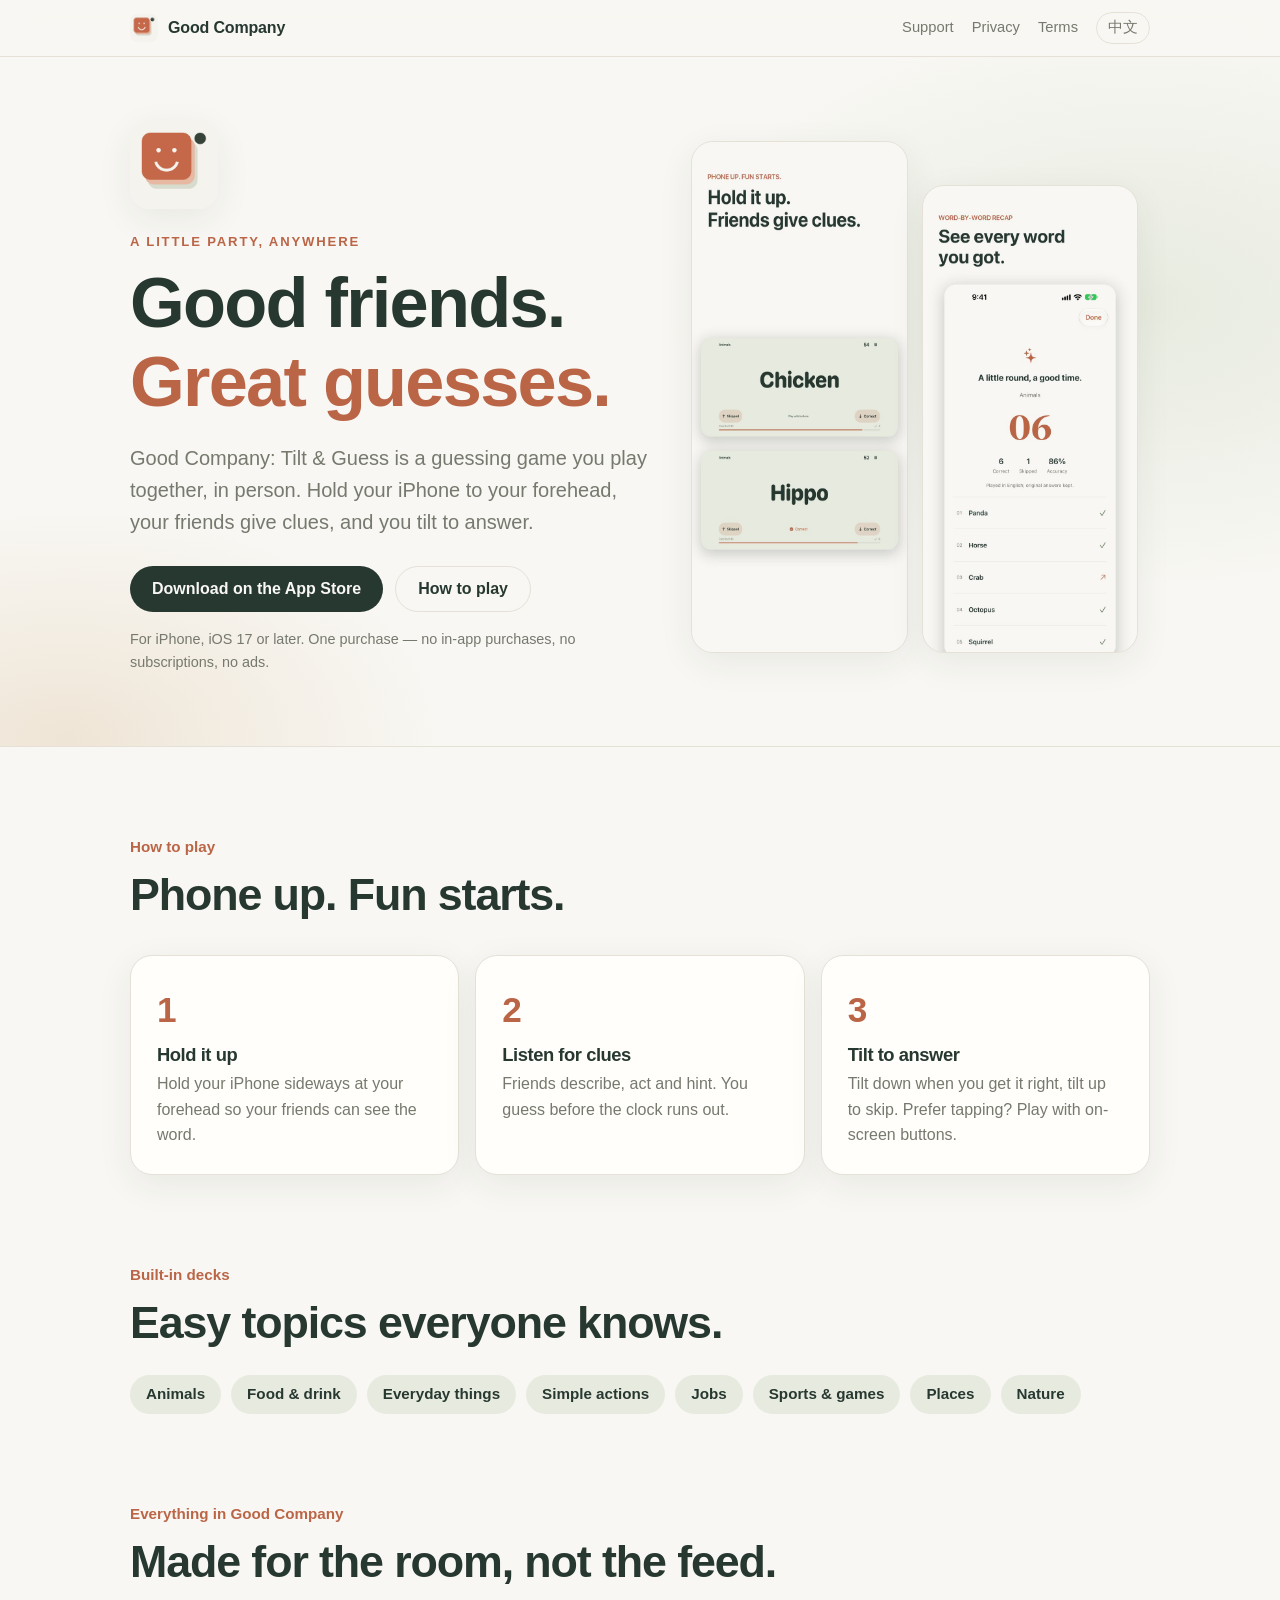
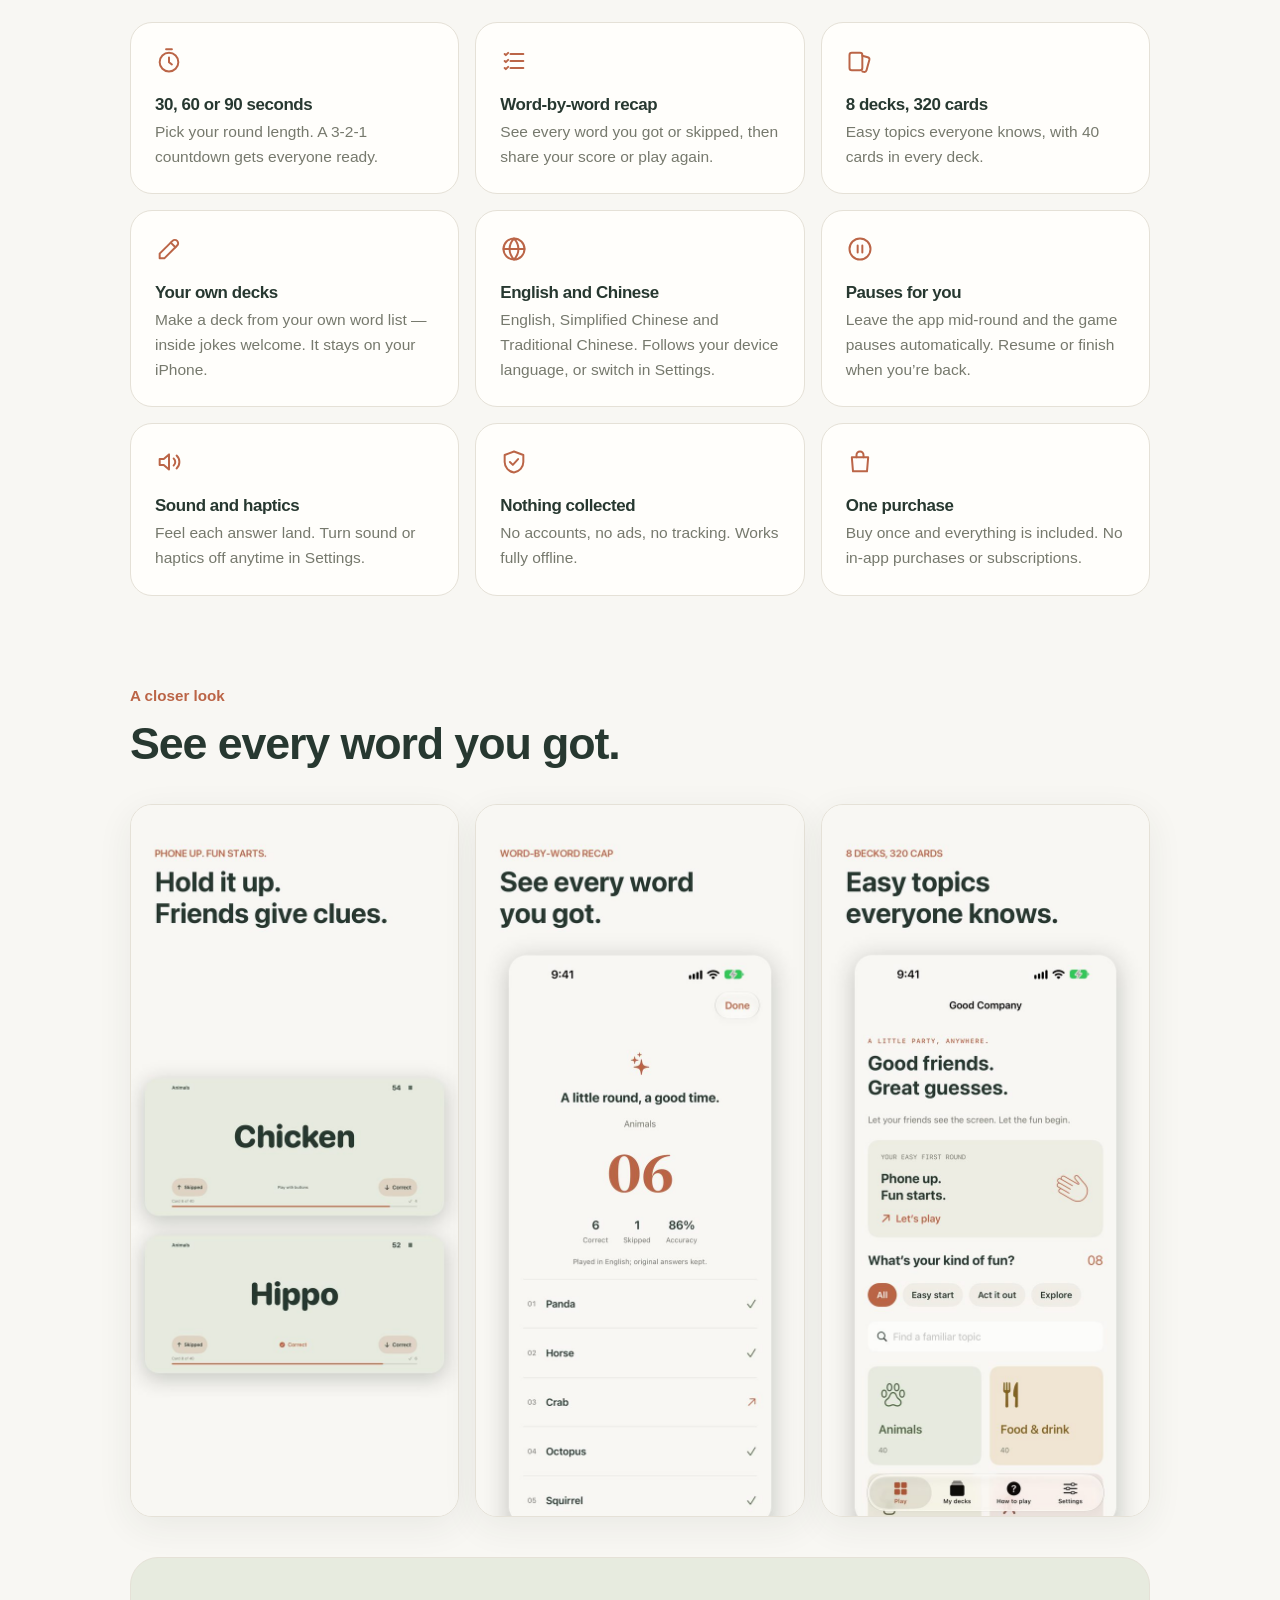
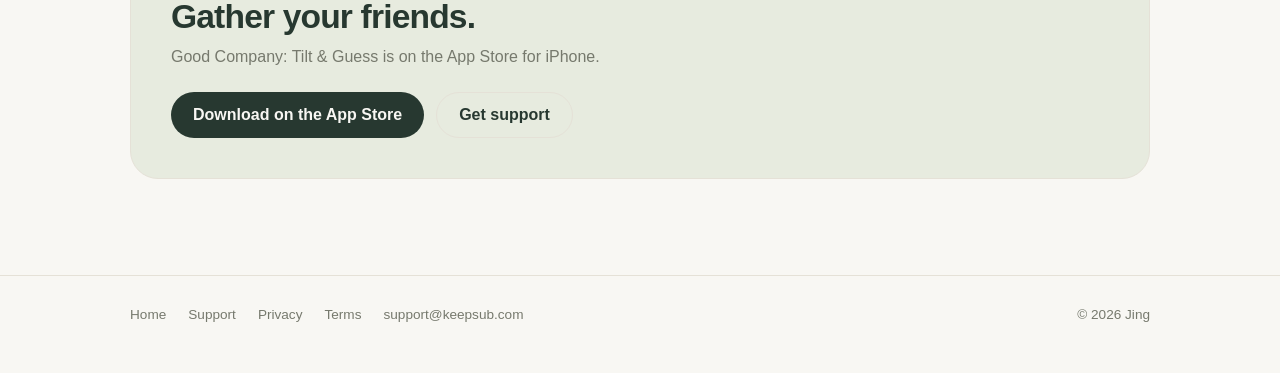
==== index.html @ d3557362 "Initial docs site for Good Company 1.0.0 Co-Authored-By: Claude Opus 5.5 <noreply@anthropic.com>" ====
<!DOCTYPE html>
<html lang="en">
<head>
<meta charset="UTF-8">
<meta name="viewport" content="width=device-width, initial-scale=1">
<title>Good Company: Tilt &amp; Guess — Good friends. Great guesses.</title>
<meta name="description" content="A guessing game you play together in person. Hold your iPhone to your forehead, friends give clues, tilt to answer. 8 decks, custom decks, no ads.">
<meta name="theme-color" content="#f8f7f3" media="(prefers-color-scheme: light)">
<meta name="theme-color" content="#18201c" media="(prefers-color-scheme: dark)">
<meta property="og:type" content="website">
<meta property="og:title" content="Good Company: Tilt &amp; Guess — Good friends. Great guesses.">
<meta property="og:description" content="A guessing game you play together in person. Hold your iPhone to your forehead, friends give clues, tilt to answer. 8 decks, custom decks, no ads.">
<meta property="og:url" content="https://zergcsda.github.io/goodcompany-docs/index.html">
<meta property="og:image" content="https://zergcsda.github.io/goodcompany-docs/app-icon.png">
<link rel="alternate" hreflang="en" href="https://zergcsda.github.io/goodcompany-docs/index.html">
<link rel="alternate" hreflang="zh-Hans" href="https://zergcsda.github.io/goodcompany-docs/index_zh.html">
<link rel="icon" href="app-icon.png">
<link rel="apple-touch-icon" href="app-icon.png">
<link rel="stylesheet" href="style.css">
</head>
<body>
<nav class="top"><div class="wrap">
<a class="brand" href="index.html"><img src="app-icon.png" alt="">Good Company</a>
<div class="links"><a href="support.html">Support</a><a href="privacy.html">Privacy</a><a href="terms.html" class="hide-s">Terms</a><a class="lang" href="index_zh.html" lang="zh-Hans">中文</a></div>
</div></nav>
<header class="hero"><div class="wrap">
<div><img class="icon" src="app-icon.png" alt="Good Company app icon" width="88" height="88"><p class="kicker">A little party, anywhere</p><h1>Good friends.<br><span class="accent">Great guesses.</span></h1><p class="lead">Good Company: Tilt &amp; Guess is a guessing game you play together, in person. Hold your iPhone to your forehead, your friends give clues, and you tilt to answer.</p><div class="actions"><!-- TODO: replace https://apps.apple.com/ with the real Good Company App Store URL after approval --><a class="btn primary" href="https://apps.apple.com/">Download on the App Store</a><a class="btn ghost" href="#how">How to play</a></div><p class="avail">For iPhone, iOS 17 or later. One purchase — no in-app purchases, no subscriptions, no ads.</p></div>
<div class="shots"><img src="media/screen-01.jpg" alt="A card showing the word Chicken during a round" width="660" height="1434" loading="eager"><img src="media/screen-02.jpg" alt="Round recap listing every word" width="660" height="1434" loading="eager"></div>
</div></header>
<main class="wrap">
<section class="block" id="how"><div class="eyebrow">How to play</div><h2>Phone up. Fun starts.</h2><div class="steps"><div class="step"><b>1</b><h3>Hold it up</h3><p>Hold your iPhone sideways at your forehead so your friends can see the word.</p></div><div class="step"><b>2</b><h3>Listen for clues</h3><p>Friends describe, act and hint. You guess before the clock runs out.</p></div><div class="step"><b>3</b><h3>Tilt to answer</h3><p>Tilt down when you get it right, tilt up to skip. Prefer tapping? Play with on-screen buttons.</p></div></div></section>
<section class="block"><div class="eyebrow">Built-in decks</div><h2>Easy topics everyone knows.</h2><ul class="decks"><li>Animals</li><li>Food &amp; drink</li><li>Everyday things</li><li>Simple actions</li><li>Jobs</li><li>Sports &amp; games</li><li>Places</li><li>Nature</li></ul></section>
<section class="block"><div class="eyebrow">Everything in Good Company</div><h2>Made for the room, not the feed.</h2><div class="grid"><div class="feat"><svg class="ic" width="28" height="28" viewBox="0 0 24 24" fill="none" stroke="currentColor" stroke-width="1.7" stroke-linecap="round" stroke-linejoin="round" aria-hidden="true"><circle cx="12" cy="13" r="8"/><path d="M12 9v4l2.5 2M9.5 2h5"/></svg><h3>30, 60 or 90 seconds</h3><p>Pick your round length. A 3-2-1 countdown gets everyone ready.</p></div><div class="feat"><svg class="ic" width="28" height="28" viewBox="0 0 24 24" fill="none" stroke="currentColor" stroke-width="1.7" stroke-linecap="round" stroke-linejoin="round" aria-hidden="true"><path d="M9 6h11M9 12h11M9 18h11"/><path d="M4 6l1 1 2-2M4 12l1 1 2-2M4 18l1 1 2-2"/></svg><h3>Word-by-word recap</h3><p>See every word you got or skipped, then share your score or play again.</p></div><div class="feat"><svg class="ic" width="28" height="28" viewBox="0 0 24 24" fill="none" stroke="currentColor" stroke-width="1.7" stroke-linecap="round" stroke-linejoin="round" aria-hidden="true"><rect x="3" y="5" width="11" height="15" rx="2"/><path d="M14 7.5l4.6 1.3a2 2 0 0 1 1.4 2.4l-2.4 8.7a2 2 0 0 1-2.4 1.4l-1.2-.3"/></svg><h3>8 decks, 320 cards</h3><p>Easy topics everyone knows, with 40 cards in every deck.</p></div><div class="feat"><svg class="ic" width="28" height="28" viewBox="0 0 24 24" fill="none" stroke="currentColor" stroke-width="1.7" stroke-linecap="round" stroke-linejoin="round" aria-hidden="true"><path d="M4 20h4L19 9a2.8 2.8 0 0 0-4-4L4 16z"/><path d="M13.5 6.5l4 4"/></svg><h3>Your own decks</h3><p>Make a deck from your own word list — inside jokes welcome. It stays on your iPhone.</p></div><div class="feat"><svg class="ic" width="28" height="28" viewBox="0 0 24 24" fill="none" stroke="currentColor" stroke-width="1.7" stroke-linecap="round" stroke-linejoin="round" aria-hidden="true"><circle cx="12" cy="12" r="9"/><path d="M3 12h18M12 3c2.5 2.7 3.8 5.7 3.8 9s-1.3 6.3-3.8 9c-2.5-2.7-3.8-5.7-3.8-9S9.5 5.7 12 3z"/></svg><h3>English and Chinese</h3><p>English, Simplified Chinese and Traditional Chinese. Follows your device language, or switch in Settings.</p></div><div class="feat"><svg class="ic" width="28" height="28" viewBox="0 0 24 24" fill="none" stroke="currentColor" stroke-width="1.7" stroke-linecap="round" stroke-linejoin="round" aria-hidden="true"><circle cx="12" cy="12" r="9"/><path d="M10 9v6M14 9v6"/></svg><h3>Pauses for you</h3><p>Leave the app mid-round and the game pauses automatically. Resume or finish when you’re back.</p></div><div class="feat"><svg class="ic" width="28" height="28" viewBox="0 0 24 24" fill="none" stroke="currentColor" stroke-width="1.7" stroke-linecap="round" stroke-linejoin="round" aria-hidden="true"><path d="M4 9.5h3.5L12 5.5v13l-4.5-4H4z"/><path d="M16 9a4 4 0 0 1 0 6M18.5 6.5a7.5 7.5 0 0 1 0 11"/></svg><h3>Sound and haptics</h3><p>Feel each answer land. Turn sound or haptics off anytime in Settings.</p></div><div class="feat"><svg class="ic" width="28" height="28" viewBox="0 0 24 24" fill="none" stroke="currentColor" stroke-width="1.7" stroke-linecap="round" stroke-linejoin="round" aria-hidden="true"><path d="M12 3l8 3v6c0 4.5-3.4 8.3-8 9-4.6-.7-8-4.5-8-9V6z"/><path d="M8.5 12l2.5 2.5 4.5-5"/></svg><h3>Nothing collected</h3><p>No accounts, no ads, no tracking. Works fully offline.</p></div><div class="feat"><svg class="ic" width="28" height="28" viewBox="0 0 24 24" fill="none" stroke="currentColor" stroke-width="1.7" stroke-linecap="round" stroke-linejoin="round" aria-hidden="true"><path d="M5 8h14l-1 12H6z"/><path d="M9 8V6a3 3 0 0 1 6 0v2"/></svg><h3>One purchase</h3><p>Buy once and everything is included. No in-app purchases or subscriptions.</p></div></div></section>
<section class="block"><div class="eyebrow">A closer look</div><h2>See every word you got.</h2><div class="gallery"><img src="media/screen-01.jpg" alt="A card showing the word Chicken during a round" width="660" height="1434" loading="lazy"><img src="media/screen-02.jpg" alt="Round recap listing every word" width="660" height="1434" loading="lazy"><img src="media/screen-03.jpg" alt="Home screen with deck categories" width="660" height="1434" loading="lazy"></div><div class="cta"><h3>Gather your friends.</h3><p>Good Company: Tilt &amp; Guess is on the App Store for iPhone.</p><div class="actions"><!-- TODO: replace https://apps.apple.com/ with the real Good Company App Store URL after approval --><a class="btn primary" href="https://apps.apple.com/">Download on the App Store</a><a class="btn ghost" href="support.html">Get support</a></div></div></section>
</main>
<footer><div class="wrap"><a href="index.html">Home</a><a href="support.html">Support</a><a href="privacy.html">Privacy</a><a href="terms.html">Terms</a><a href="mailto:support@keepsub.com">support@keepsub.com</a><span class="sp">© 2026 Jing</span></div></footer>
</body>
</html>
---- style.css ----
:root{--bg:#f8f7f3;--bg2:#f1efe8;--card:#fffefb;--text:#273830;--muted:#76796d;--line:#e5e1d7;
--accent:#bb6547;--sage:#e7ebdf;--sand:#efe5d6;--nav:rgba(248,247,243,.8);--shadow:0 10px 36px rgba(39,56,48,.07);color-scheme:light dark}
@media (prefers-color-scheme:dark){:root{--bg:#18201c;--bg2:#1e2722;--card:#212b26;--text:#eeece4;--muted:#a3a698;
--line:#323d37;--accent:#de8a6b;--sage:#26312b;--sand:#2c2a24;--nav:rgba(24,32,28,.78);--shadow:0 10px 36px rgba(0,0,0,.35)}}
*{box-sizing:border-box;margin:0;padding:0}
html{scroll-behavior:smooth;-webkit-text-size-adjust:100%}
body{font-family:-apple-system,BlinkMacSystemFont,"SF Pro Text","SF Pro Display","PingFang SC","PingFang TC","Hiragino Sans GB","Segoe UI",Roboto,sans-serif;
background:var(--bg);color:var(--text);line-height:1.6;-webkit-font-smoothing:antialiased}
a{color:var(--accent)}
img{max-width:100%}
.wrap{max-width:1060px;margin:0 auto;padding:0 20px}
.narrow{max-width:760px}
nav.top{position:sticky;top:0;z-index:10;background:var(--nav);backdrop-filter:saturate(160%) blur(18px);
-webkit-backdrop-filter:saturate(160%) blur(18px);border-bottom:1px solid var(--line)}
nav.top .wrap{display:flex;align-items:center;gap:20px;height:56px}
.brand{display:flex;align-items:center;gap:10px;font-weight:650;color:var(--text);text-decoration:none;letter-spacing:-.01em;white-space:nowrap}
.brand img{width:28px;height:28px;border-radius:7px}
.links{margin-left:auto;display:flex;gap:18px;align-items:center;font-size:.92rem}
.links a{color:var(--muted);text-decoration:none}
.links a:hover,.links a.on{color:var(--text)}
.lang{border:1px solid var(--line);border-radius:999px;padding:3px 11px}
@media (max-width:640px){.links .hide-s{display:none}.links{gap:12px}}
h1,h2,h3{letter-spacing:-.025em;line-height:1.12}
.accent{color:var(--accent)}
.btn{display:inline-flex;align-items:center;gap:8px;min-height:46px;padding:0 22px;border-radius:999px;
text-decoration:none;border:0;cursor:pointer;font:inherit;font-weight:600}
.btn.primary{background:var(--text);color:var(--bg)}
.btn.ghost{background:transparent;color:var(--text);border:1px solid var(--line)}
.actions{display:flex;flex-wrap:wrap;gap:12px}
footer{border-top:1px solid var(--line);margin-top:96px;padding:28px 0 48px;color:var(--muted);font-size:.85rem}
footer .wrap{display:flex;flex-wrap:wrap;gap:10px 22px;align-items:center}
footer a{color:var(--muted);text-decoration:none}footer a:hover{color:var(--text)}
footer .sp{margin-left:auto}
/* hero */
.hero{position:relative;overflow:hidden;border-bottom:1px solid var(--line)}
.hero:before{content:"";position:absolute;inset:-20%;pointer-events:none;background:
radial-gradient(38% 42% at 78% 40%,var(--sage),transparent 70%),
radial-gradient(30% 34% at 18% 85%,var(--sand),transparent 70%)}
.hero .wrap{position:relative;display:grid;grid-template-columns:1.1fr 1fr;gap:32px;align-items:center;padding-top:64px;padding-bottom:72px}
.hero .icon{width:88px;height:88px;border-radius:20px;box-shadow:var(--shadow);margin-bottom:22px;display:block}
.hero .kicker{color:var(--accent);font-weight:600;font-size:.82rem;letter-spacing:.14em;text-transform:uppercase;margin-bottom:12px}
.hero h1{font-size:clamp(2.5rem,6.2vw,4.4rem);font-weight:800}
.hero p.lead{font-size:clamp(1.05rem,2vw,1.25rem);color:var(--muted);margin:20px 0 28px;max-width:30em}
.hero .avail{color:var(--muted);font-size:.9rem;margin-top:16px}
.shots{display:flex;justify-content:center;gap:14px}
.shots img{width:46%;max-width:240px;height:auto;border-radius:22px;border:1px solid var(--line);box-shadow:var(--shadow);background:var(--card)}
.shots img:nth-child(2){margin-top:44px}
@media (max-width:820px){.hero .wrap{grid-template-columns:1fr;padding-top:40px}}
/* sections */
section.block{padding:88px 0 0}
.eyebrow{color:var(--accent);font-weight:600;font-size:.95rem;margin-bottom:10px}
section.block h2{font-size:clamp(1.9rem,4.4vw,2.8rem);font-weight:750;max-width:18em}
section.block p.sub{color:var(--muted);font-size:1.1rem;margin-top:14px;max-width:38em}
.steps{display:grid;grid-template-columns:repeat(3,1fr);gap:16px;margin-top:36px}
.step{background:var(--card);border:1px solid var(--line);border-radius:22px;padding:26px;box-shadow:var(--shadow)}
.step b{display:block;font-size:2.2rem;font-weight:800;letter-spacing:-.04em;color:var(--accent)}
.step h3{font-size:1.15rem;margin:6px 0}.step p{color:var(--muted)}
.grid{display:grid;grid-template-columns:repeat(3,1fr);gap:16px;margin-top:36px}
.feat{background:var(--card);border:1px solid var(--line);border-radius:22px;padding:24px}
.feat .ic{color:var(--accent);margin-bottom:12px;width:28px;height:28px}
.feat h3{font-size:1.06rem;margin-bottom:6px}.feat p{color:var(--muted);font-size:.97rem}
.decks{display:flex;flex-wrap:wrap;gap:10px;margin-top:28px;list-style:none}
.decks li{background:var(--sage);color:var(--text);border-radius:999px;padding:7px 16px;font-weight:550;font-size:.95rem}
.gallery{display:grid;grid-template-columns:repeat(3,1fr);gap:16px;margin-top:36px}
.gallery img{width:100%;height:auto;border-radius:22px;border:1px solid var(--line);box-shadow:var(--shadow)}
@media (max-width:820px){.steps,.grid{grid-template-columns:1fr}.gallery{grid-template-columns:1fr 1fr}}
.cta{margin-top:40px;border-radius:28px;padding:40px;background:var(--sage);border:1px solid var(--line)}
.cta h3{font-size:clamp(1.5rem,3.2vw,2.1rem)}.cta p{color:var(--muted);margin:8px 0 22px}
@media (max-width:640px){.cta{padding:28px}}
/* documents */
.doc{padding-top:56px}
.doc h1{font-size:clamp(2.1rem,5vw,3rem);font-weight:780}
.doc .date{color:var(--muted);margin-top:10px}
.summary{margin:28px 0 8px;background:var(--card);border:1px solid var(--line);border-radius:20px;padding:22px 24px;box-shadow:var(--shadow)}
.summary .row{display:flex;gap:12px;align-items:flex-start;margin:8px 0}
.summary .ic{color:var(--accent);flex-shrink:0;margin-top:2px}
.toc{margin:26px 0 0;display:flex;flex-wrap:wrap;gap:8px}
.toc a{font-size:.85rem;text-decoration:none;color:var(--muted);border:1px solid var(--line);border-radius:999px;padding:4px 12px}
.doc h2{font-size:1.4rem;margin:44px 0 10px;scroll-margin-top:72px}
.doc h3{font-size:1.05rem;margin:22px 0 6px}
.doc p,.doc li{color:var(--muted);margin:8px 0}
.doc ul{padding-left:1.2em}
.doc strong{color:var(--text)}
/* support */
.mailcard{margin-top:28px;background:var(--card);border:1px solid var(--line);border-radius:24px;padding:28px;box-shadow:var(--shadow)}
.mailcard .ic{color:var(--accent)}
.mailcard .addr{font-size:clamp(1.4rem,4.4vw,2rem);font-weight:750;letter-spacing:-.02em;word-break:break-all;margin:6px 0 20px}
.mailcard .addr a{color:var(--text);text-decoration:none}
.faq details{border-top:1px solid var(--line);padding:16px 0}
.faq summary{cursor:pointer;font-weight:600;list-style:none;display:flex;justify-content:space-between;gap:16px}
.faq summary::-webkit-details-marker{display:none}
.faq summary:after{content:"+";color:var(--muted);font-weight:400;font-size:1.3rem;line-height:1}
.faq details[open] summary:after{content:"−"}
.faq details p{margin-top:8px}
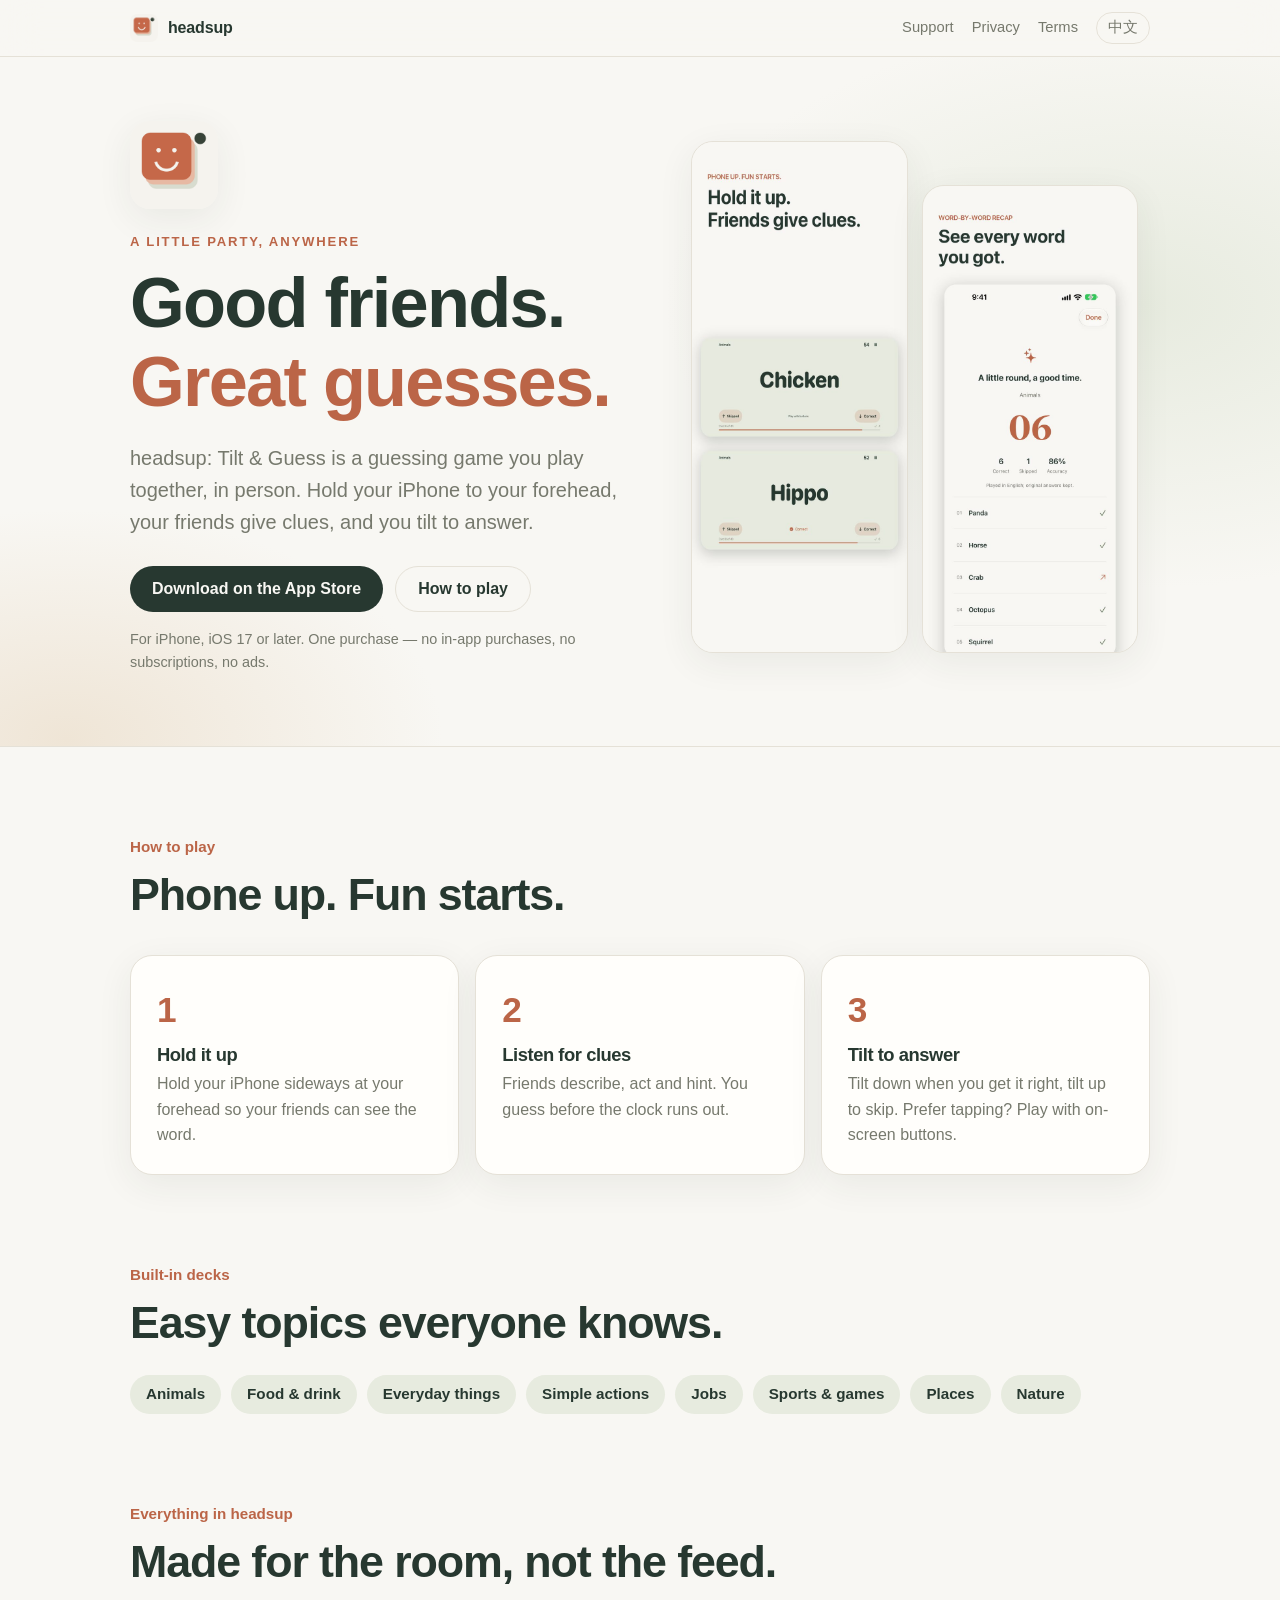
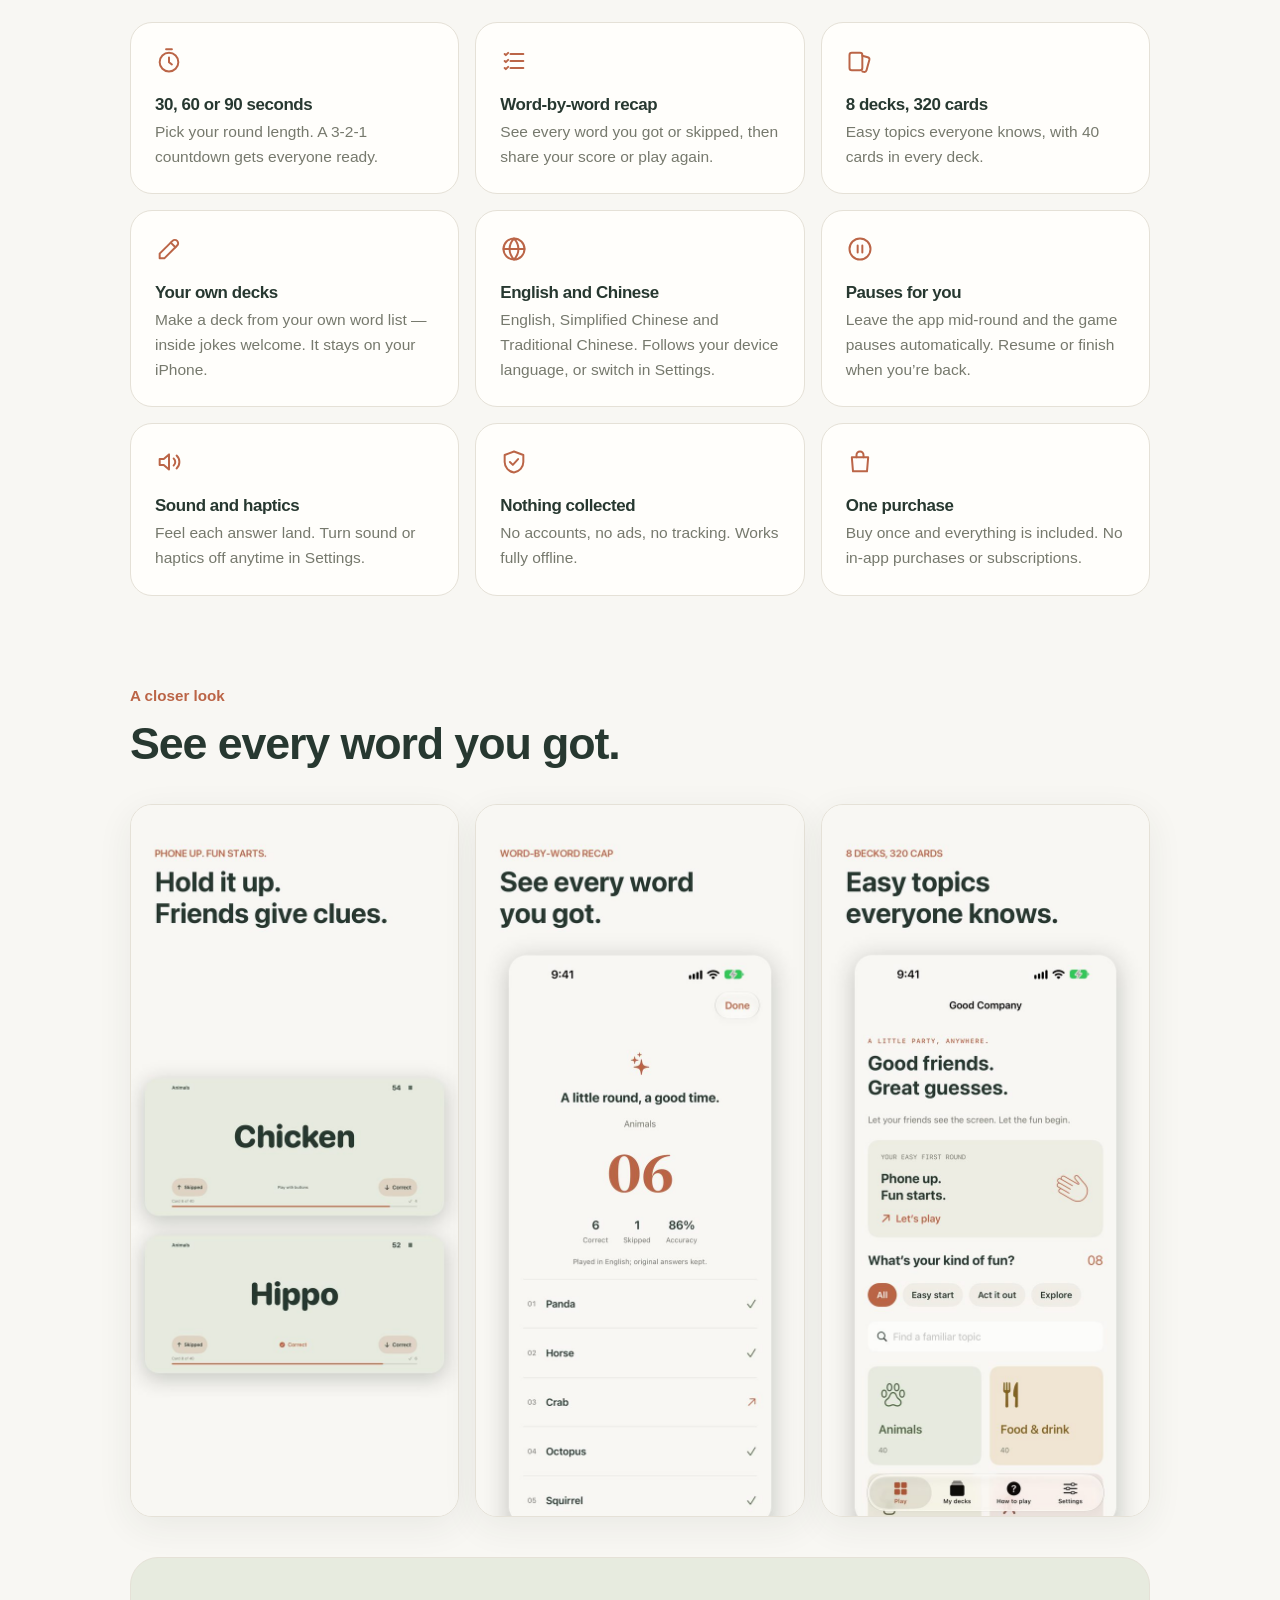
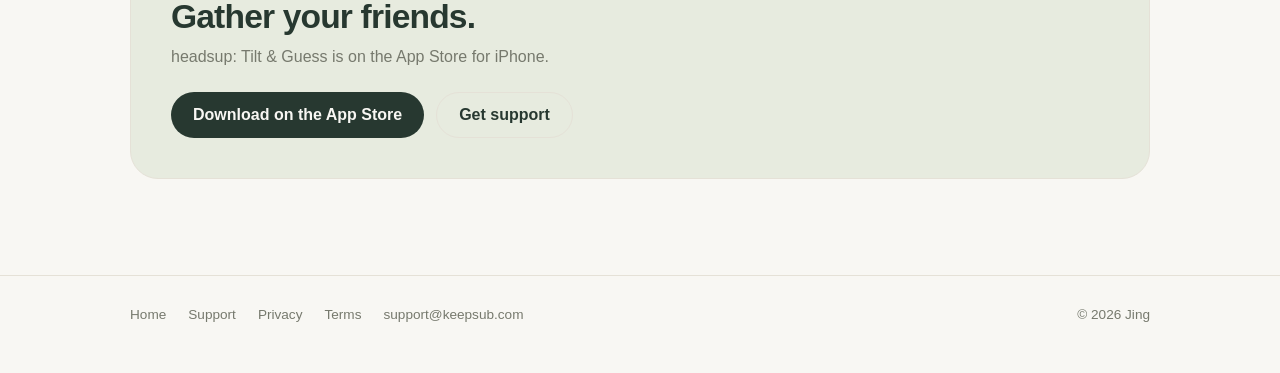
==== commit 40200504: "Update public site branding to headsup" ====
--- a/index.html
+++ b/index.html
@@ -3,35 +3,35 @@
 <head>
 <meta charset="UTF-8">
 <meta name="viewport" content="width=device-width, initial-scale=1">
-<title>Good Company: Tilt &amp; Guess — Good friends. Great guesses.</title>
+<title>headsup: Tilt &amp; Guess — Good friends. Great guesses.</title>
 <meta name="description" content="A guessing game you play together in person. Hold your iPhone to your forehead, friends give clues, tilt to answer. 8 decks, custom decks, no ads.">
 <meta name="theme-color" content="#f8f7f3" media="(prefers-color-scheme: light)">
 <meta name="theme-color" content="#18201c" media="(prefers-color-scheme: dark)">
 <meta property="og:type" content="website">
-<meta property="og:title" content="Good Company: Tilt &amp; Guess — Good friends. Great guesses.">
+<meta property="og:title" content="headsup: Tilt &amp; Guess — Good friends. Great guesses.">
 <meta property="og:description" content="A guessing game you play together in person. Hold your iPhone to your forehead, friends give clues, tilt to answer. 8 decks, custom decks, no ads.">
-<meta property="og:url" content="https://zergcsda.github.io/goodcompany-docs/index.html">
-<meta property="og:image" content="https://zergcsda.github.io/goodcompany-docs/app-icon.png">
-<link rel="alternate" hreflang="en" href="https://zergcsda.github.io/goodcompany-docs/index.html">
-<link rel="alternate" hreflang="zh-Hans" href="https://zergcsda.github.io/goodcompany-docs/index_zh.html">
+<meta property="og:url" content="https://zergcsda.github.io/headsup-docs/index.html">
+<meta property="og:image" content="https://zergcsda.github.io/headsup-docs/app-icon.png">
+<link rel="alternate" hreflang="en" href="https://zergcsda.github.io/headsup-docs/index.html">
+<link rel="alternate" hreflang="zh-Hans" href="https://zergcsda.github.io/headsup-docs/index_zh.html">
 <link rel="icon" href="app-icon.png">
 <link rel="apple-touch-icon" href="app-icon.png">
 <link rel="stylesheet" href="style.css">
 </head>
 <body>
 <nav class="top"><div class="wrap">
-<a class="brand" href="index.html"><img src="app-icon.png" alt="">Good Company</a>
+<a class="brand" href="index.html"><img src="app-icon.png" alt="">headsup</a>
 <div class="links"><a href="support.html">Support</a><a href="privacy.html">Privacy</a><a href="terms.html" class="hide-s">Terms</a><a class="lang" href="index_zh.html" lang="zh-Hans">中文</a></div>
 </div></nav>
 <header class="hero"><div class="wrap">
-<div><img class="icon" src="app-icon.png" alt="Good Company app icon" width="88" height="88"><p class="kicker">A little party, anywhere</p><h1>Good friends.<br><span class="accent">Great guesses.</span></h1><p class="lead">Good Company: Tilt &amp; Guess is a guessing game you play together, in person. Hold your iPhone to your forehead, your friends give clues, and you tilt to answer.</p><div class="actions"><!-- TODO: replace https://apps.apple.com/ with the real Good Company App Store URL after approval --><a class="btn primary" href="https://apps.apple.com/">Download on the App Store</a><a class="btn ghost" href="#how">How to play</a></div><p class="avail">For iPhone, iOS 17 or later. One purchase — no in-app purchases, no subscriptions, no ads.</p></div>
+<div><img class="icon" src="app-icon.png" alt="headsup app icon" width="88" height="88"><p class="kicker">A little party, anywhere</p><h1>Good friends.<br><span class="accent">Great guesses.</span></h1><p class="lead">headsup: Tilt &amp; Guess is a guessing game you play together, in person. Hold your iPhone to your forehead, your friends give clues, and you tilt to answer.</p><div class="actions"><!-- TODO: replace https://apps.apple.com/ with the real headsup App Store URL after approval --><a class="btn primary" href="https://apps.apple.com/">Download on the App Store</a><a class="btn ghost" href="#how">How to play</a></div><p class="avail">For iPhone, iOS 17 or later. One purchase — no in-app purchases, no subscriptions, no ads.</p></div>
 <div class="shots"><img src="media/screen-01.jpg" alt="A card showing the word Chicken during a round" width="660" height="1434" loading="eager"><img src="media/screen-02.jpg" alt="Round recap listing every word" width="660" height="1434" loading="eager"></div>
 </div></header>
 <main class="wrap">
 <section class="block" id="how"><div class="eyebrow">How to play</div><h2>Phone up. Fun starts.</h2><div class="steps"><div class="step"><b>1</b><h3>Hold it up</h3><p>Hold your iPhone sideways at your forehead so your friends can see the word.</p></div><div class="step"><b>2</b><h3>Listen for clues</h3><p>Friends describe, act and hint. You guess before the clock runs out.</p></div><div class="step"><b>3</b><h3>Tilt to answer</h3><p>Tilt down when you get it right, tilt up to skip. Prefer tapping? Play with on-screen buttons.</p></div></div></section>
 <section class="block"><div class="eyebrow">Built-in decks</div><h2>Easy topics everyone knows.</h2><ul class="decks"><li>Animals</li><li>Food &amp; drink</li><li>Everyday things</li><li>Simple actions</li><li>Jobs</li><li>Sports &amp; games</li><li>Places</li><li>Nature</li></ul></section>
-<section class="block"><div class="eyebrow">Everything in Good Company</div><h2>Made for the room, not the feed.</h2><div class="grid"><div class="feat"><svg class="ic" width="28" height="28" viewBox="0 0 24 24" fill="none" stroke="currentColor" stroke-width="1.7" stroke-linecap="round" stroke-linejoin="round" aria-hidden="true"><circle cx="12" cy="13" r="8"/><path d="M12 9v4l2.5 2M9.5 2h5"/></svg><h3>30, 60 or 90 seconds</h3><p>Pick your round length. A 3-2-1 countdown gets everyone ready.</p></div><div class="feat"><svg class="ic" width="28" height="28" viewBox="0 0 24 24" fill="none" stroke="currentColor" stroke-width="1.7" stroke-linecap="round" stroke-linejoin="round" aria-hidden="true"><path d="M9 6h11M9 12h11M9 18h11"/><path d="M4 6l1 1 2-2M4 12l1 1 2-2M4 18l1 1 2-2"/></svg><h3>Word-by-word recap</h3><p>See every word you got or skipped, then share your score or play again.</p></div><div class="feat"><svg class="ic" width="28" height="28" viewBox="0 0 24 24" fill="none" stroke="currentColor" stroke-width="1.7" stroke-linecap="round" stroke-linejoin="round" aria-hidden="true"><rect x="3" y="5" width="11" height="15" rx="2"/><path d="M14 7.5l4.6 1.3a2 2 0 0 1 1.4 2.4l-2.4 8.7a2 2 0 0 1-2.4 1.4l-1.2-.3"/></svg><h3>8 decks, 320 cards</h3><p>Easy topics everyone knows, with 40 cards in every deck.</p></div><div class="feat"><svg class="ic" width="28" height="28" viewBox="0 0 24 24" fill="none" stroke="currentColor" stroke-width="1.7" stroke-linecap="round" stroke-linejoin="round" aria-hidden="true"><path d="M4 20h4L19 9a2.8 2.8 0 0 0-4-4L4 16z"/><path d="M13.5 6.5l4 4"/></svg><h3>Your own decks</h3><p>Make a deck from your own word list — inside jokes welcome. It stays on your iPhone.</p></div><div class="feat"><svg class="ic" width="28" height="28" viewBox="0 0 24 24" fill="none" stroke="currentColor" stroke-width="1.7" stroke-linecap="round" stroke-linejoin="round" aria-hidden="true"><circle cx="12" cy="12" r="9"/><path d="M3 12h18M12 3c2.5 2.7 3.8 5.7 3.8 9s-1.3 6.3-3.8 9c-2.5-2.7-3.8-5.7-3.8-9S9.5 5.7 12 3z"/></svg><h3>English and Chinese</h3><p>English, Simplified Chinese and Traditional Chinese. Follows your device language, or switch in Settings.</p></div><div class="feat"><svg class="ic" width="28" height="28" viewBox="0 0 24 24" fill="none" stroke="currentColor" stroke-width="1.7" stroke-linecap="round" stroke-linejoin="round" aria-hidden="true"><circle cx="12" cy="12" r="9"/><path d="M10 9v6M14 9v6"/></svg><h3>Pauses for you</h3><p>Leave the app mid-round and the game pauses automatically. Resume or finish when you’re back.</p></div><div class="feat"><svg class="ic" width="28" height="28" viewBox="0 0 24 24" fill="none" stroke="currentColor" stroke-width="1.7" stroke-linecap="round" stroke-linejoin="round" aria-hidden="true"><path d="M4 9.5h3.5L12 5.5v13l-4.5-4H4z"/><path d="M16 9a4 4 0 0 1 0 6M18.5 6.5a7.5 7.5 0 0 1 0 11"/></svg><h3>Sound and haptics</h3><p>Feel each answer land. Turn sound or haptics off anytime in Settings.</p></div><div class="feat"><svg class="ic" width="28" height="28" viewBox="0 0 24 24" fill="none" stroke="currentColor" stroke-width="1.7" stroke-linecap="round" stroke-linejoin="round" aria-hidden="true"><path d="M12 3l8 3v6c0 4.5-3.4 8.3-8 9-4.6-.7-8-4.5-8-9V6z"/><path d="M8.5 12l2.5 2.5 4.5-5"/></svg><h3>Nothing collected</h3><p>No accounts, no ads, no tracking. Works fully offline.</p></div><div class="feat"><svg class="ic" width="28" height="28" viewBox="0 0 24 24" fill="none" stroke="currentColor" stroke-width="1.7" stroke-linecap="round" stroke-linejoin="round" aria-hidden="true"><path d="M5 8h14l-1 12H6z"/><path d="M9 8V6a3 3 0 0 1 6 0v2"/></svg><h3>One purchase</h3><p>Buy once and everything is included. No in-app purchases or subscriptions.</p></div></div></section>
-<section class="block"><div class="eyebrow">A closer look</div><h2>See every word you got.</h2><div class="gallery"><img src="media/screen-01.jpg" alt="A card showing the word Chicken during a round" width="660" height="1434" loading="lazy"><img src="media/screen-02.jpg" alt="Round recap listing every word" width="660" height="1434" loading="lazy"><img src="media/screen-03.jpg" alt="Home screen with deck categories" width="660" height="1434" loading="lazy"></div><div class="cta"><h3>Gather your friends.</h3><p>Good Company: Tilt &amp; Guess is on the App Store for iPhone.</p><div class="actions"><!-- TODO: replace https://apps.apple.com/ with the real Good Company App Store URL after approval --><a class="btn primary" href="https://apps.apple.com/">Download on the App Store</a><a class="btn ghost" href="support.html">Get support</a></div></div></section>
+<section class="block"><div class="eyebrow">Everything in headsup</div><h2>Made for the room, not the feed.</h2><div class="grid"><div class="feat"><svg class="ic" width="28" height="28" viewBox="0 0 24 24" fill="none" stroke="currentColor" stroke-width="1.7" stroke-linecap="round" stroke-linejoin="round" aria-hidden="true"><circle cx="12" cy="13" r="8"/><path d="M12 9v4l2.5 2M9.5 2h5"/></svg><h3>30, 60 or 90 seconds</h3><p>Pick your round length. A 3-2-1 countdown gets everyone ready.</p></div><div class="feat"><svg class="ic" width="28" height="28" viewBox="0 0 24 24" fill="none" stroke="currentColor" stroke-width="1.7" stroke-linecap="round" stroke-linejoin="round" aria-hidden="true"><path d="M9 6h11M9 12h11M9 18h11"/><path d="M4 6l1 1 2-2M4 12l1 1 2-2M4 18l1 1 2-2"/></svg><h3>Word-by-word recap</h3><p>See every word you got or skipped, then share your score or play again.</p></div><div class="feat"><svg class="ic" width="28" height="28" viewBox="0 0 24 24" fill="none" stroke="currentColor" stroke-width="1.7" stroke-linecap="round" stroke-linejoin="round" aria-hidden="true"><rect x="3" y="5" width="11" height="15" rx="2"/><path d="M14 7.5l4.6 1.3a2 2 0 0 1 1.4 2.4l-2.4 8.7a2 2 0 0 1-2.4 1.4l-1.2-.3"/></svg><h3>8 decks, 320 cards</h3><p>Easy topics everyone knows, with 40 cards in every deck.</p></div><div class="feat"><svg class="ic" width="28" height="28" viewBox="0 0 24 24" fill="none" stroke="currentColor" stroke-width="1.7" stroke-linecap="round" stroke-linejoin="round" aria-hidden="true"><path d="M4 20h4L19 9a2.8 2.8 0 0 0-4-4L4 16z"/><path d="M13.5 6.5l4 4"/></svg><h3>Your own decks</h3><p>Make a deck from your own word list — inside jokes welcome. It stays on your iPhone.</p></div><div class="feat"><svg class="ic" width="28" height="28" viewBox="0 0 24 24" fill="none" stroke="currentColor" stroke-width="1.7" stroke-linecap="round" stroke-linejoin="round" aria-hidden="true"><circle cx="12" cy="12" r="9"/><path d="M3 12h18M12 3c2.5 2.7 3.8 5.7 3.8 9s-1.3 6.3-3.8 9c-2.5-2.7-3.8-5.7-3.8-9S9.5 5.7 12 3z"/></svg><h3>English and Chinese</h3><p>English, Simplified Chinese and Traditional Chinese. Follows your device language, or switch in Settings.</p></div><div class="feat"><svg class="ic" width="28" height="28" viewBox="0 0 24 24" fill="none" stroke="currentColor" stroke-width="1.7" stroke-linecap="round" stroke-linejoin="round" aria-hidden="true"><circle cx="12" cy="12" r="9"/><path d="M10 9v6M14 9v6"/></svg><h3>Pauses for you</h3><p>Leave the app mid-round and the game pauses automatically. Resume or finish when you’re back.</p></div><div class="feat"><svg class="ic" width="28" height="28" viewBox="0 0 24 24" fill="none" stroke="currentColor" stroke-width="1.7" stroke-linecap="round" stroke-linejoin="round" aria-hidden="true"><path d="M4 9.5h3.5L12 5.5v13l-4.5-4H4z"/><path d="M16 9a4 4 0 0 1 0 6M18.5 6.5a7.5 7.5 0 0 1 0 11"/></svg><h3>Sound and haptics</h3><p>Feel each answer land. Turn sound or haptics off anytime in Settings.</p></div><div class="feat"><svg class="ic" width="28" height="28" viewBox="0 0 24 24" fill="none" stroke="currentColor" stroke-width="1.7" stroke-linecap="round" stroke-linejoin="round" aria-hidden="true"><path d="M12 3l8 3v6c0 4.5-3.4 8.3-8 9-4.6-.7-8-4.5-8-9V6z"/><path d="M8.5 12l2.5 2.5 4.5-5"/></svg><h3>Nothing collected</h3><p>No accounts, no ads, no tracking. Works fully offline.</p></div><div class="feat"><svg class="ic" width="28" height="28" viewBox="0 0 24 24" fill="none" stroke="currentColor" stroke-width="1.7" stroke-linecap="round" stroke-linejoin="round" aria-hidden="true"><path d="M5 8h14l-1 12H6z"/><path d="M9 8V6a3 3 0 0 1 6 0v2"/></svg><h3>One purchase</h3><p>Buy once and everything is included. No in-app purchases or subscriptions.</p></div></div></section>
+<section class="block"><div class="eyebrow">A closer look</div><h2>See every word you got.</h2><div class="gallery"><img src="media/screen-01.jpg" alt="A card showing the word Chicken during a round" width="660" height="1434" loading="lazy"><img src="media/screen-02.jpg" alt="Round recap listing every word" width="660" height="1434" loading="lazy"><img src="media/screen-03.jpg" alt="Home screen with deck categories" width="660" height="1434" loading="lazy"></div><div class="cta"><h3>Gather your friends.</h3><p>headsup: Tilt &amp; Guess is on the App Store for iPhone.</p><div class="actions"><!-- TODO: replace https://apps.apple.com/ with the real headsup App Store URL after approval --><a class="btn primary" href="https://apps.apple.com/">Download on the App Store</a><a class="btn ghost" href="support.html">Get support</a></div></div></section>
 </main>
 <footer><div class="wrap"><a href="index.html">Home</a><a href="support.html">Support</a><a href="privacy.html">Privacy</a><a href="terms.html">Terms</a><a href="mailto:support@keepsub.com">support@keepsub.com</a><span class="sp">© 2026 Jing</span></div></footer>
 </body>
